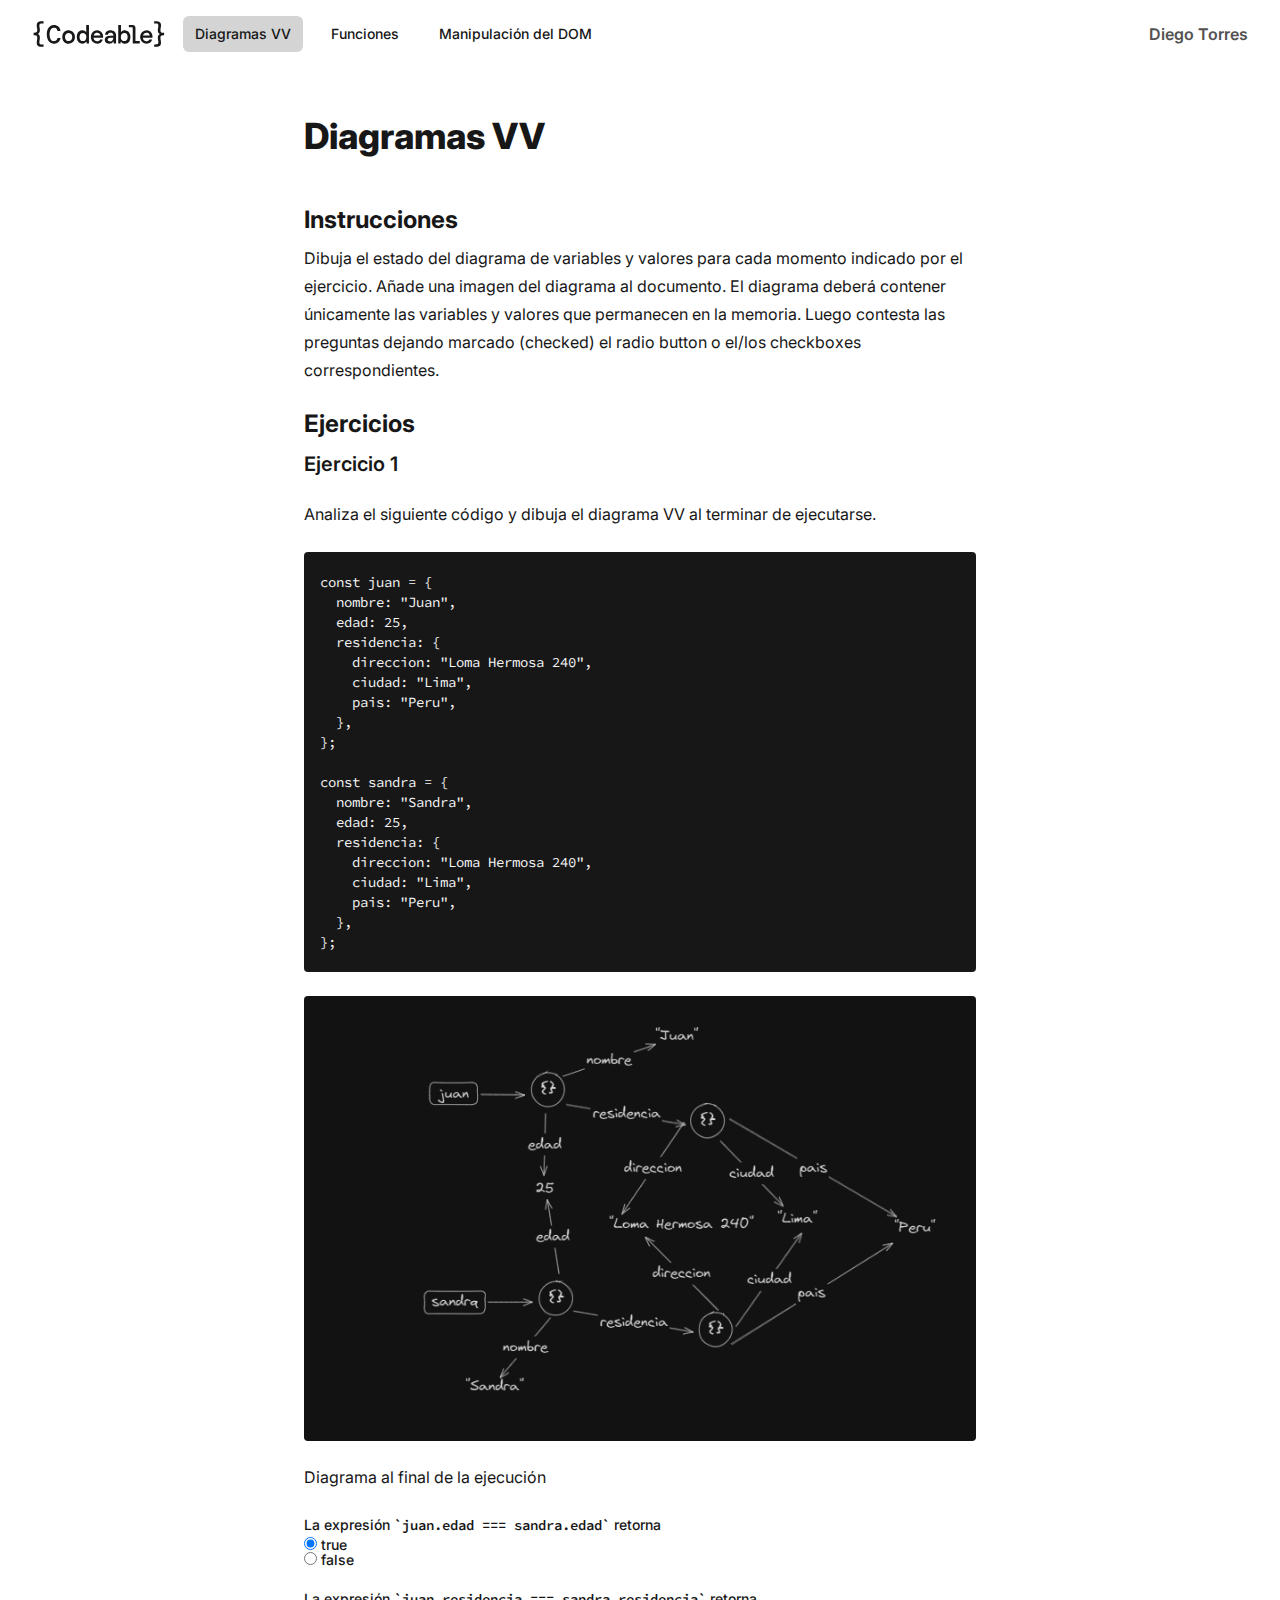
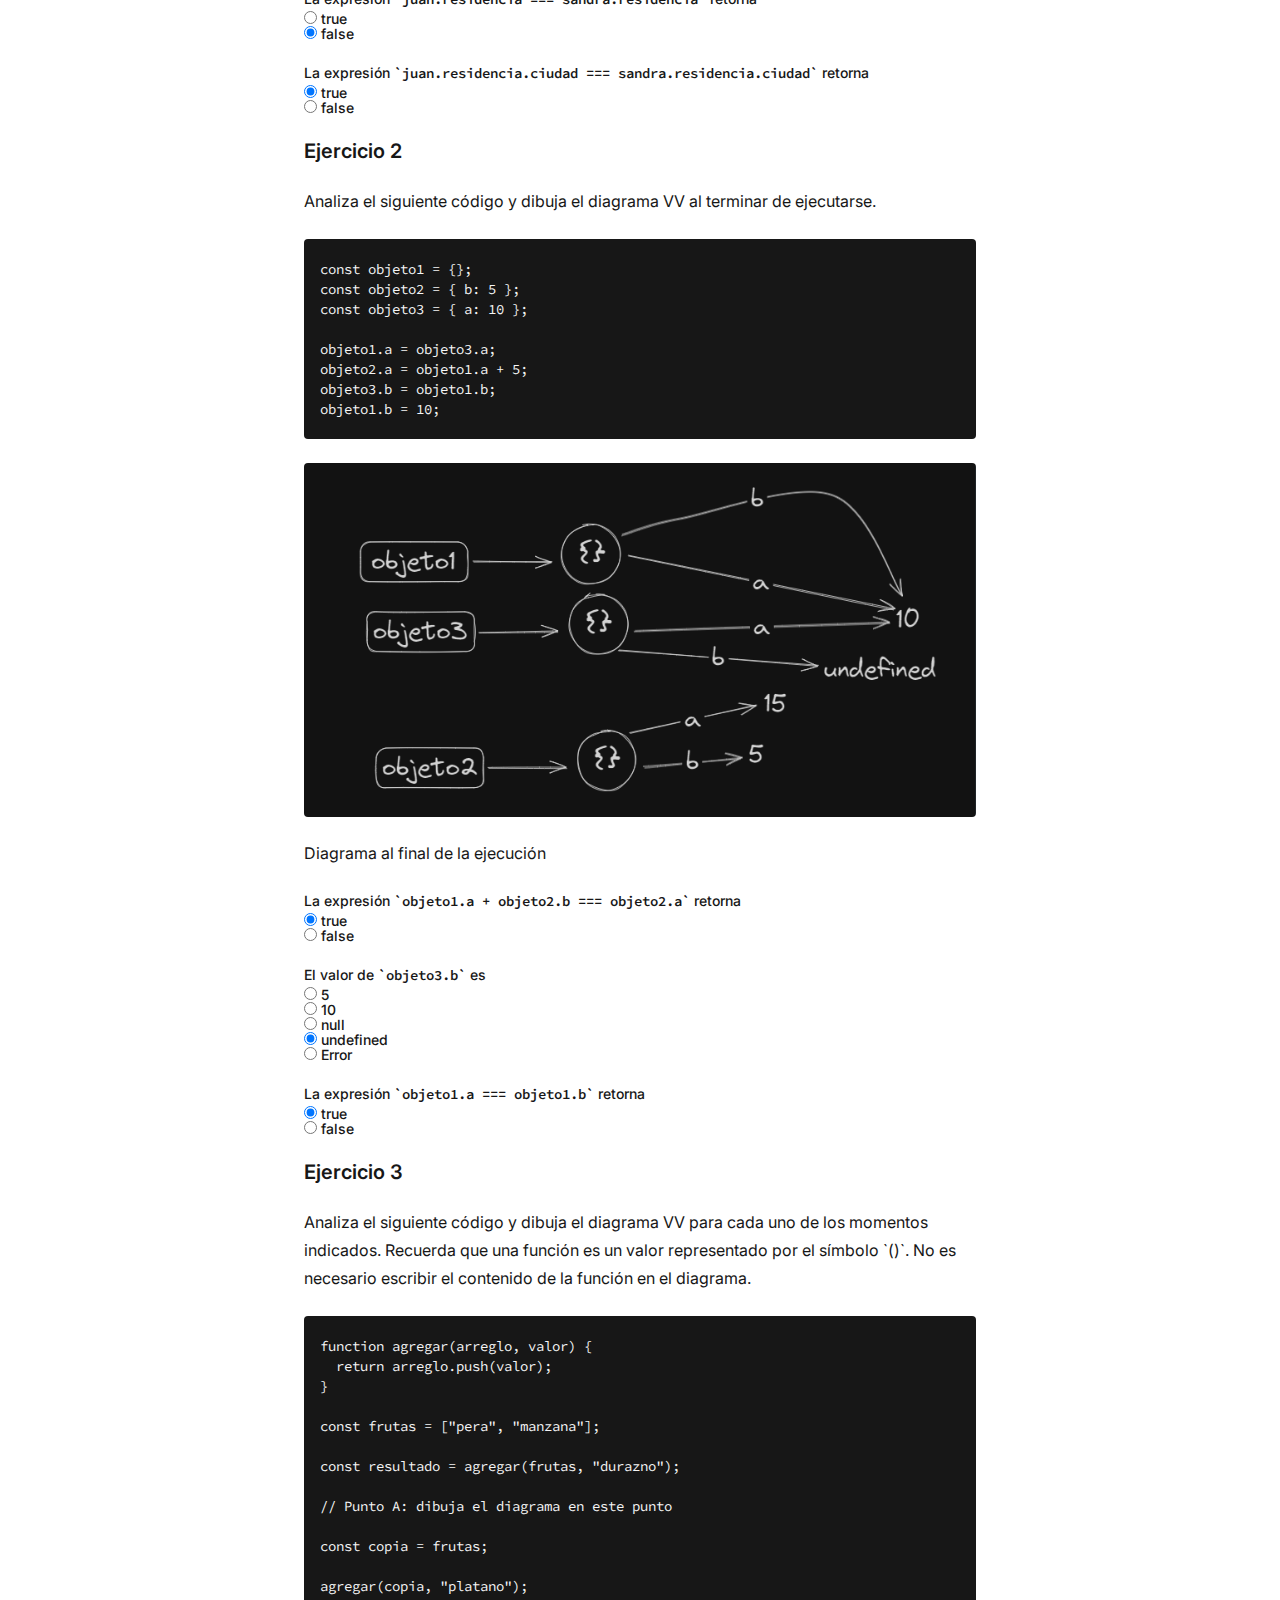
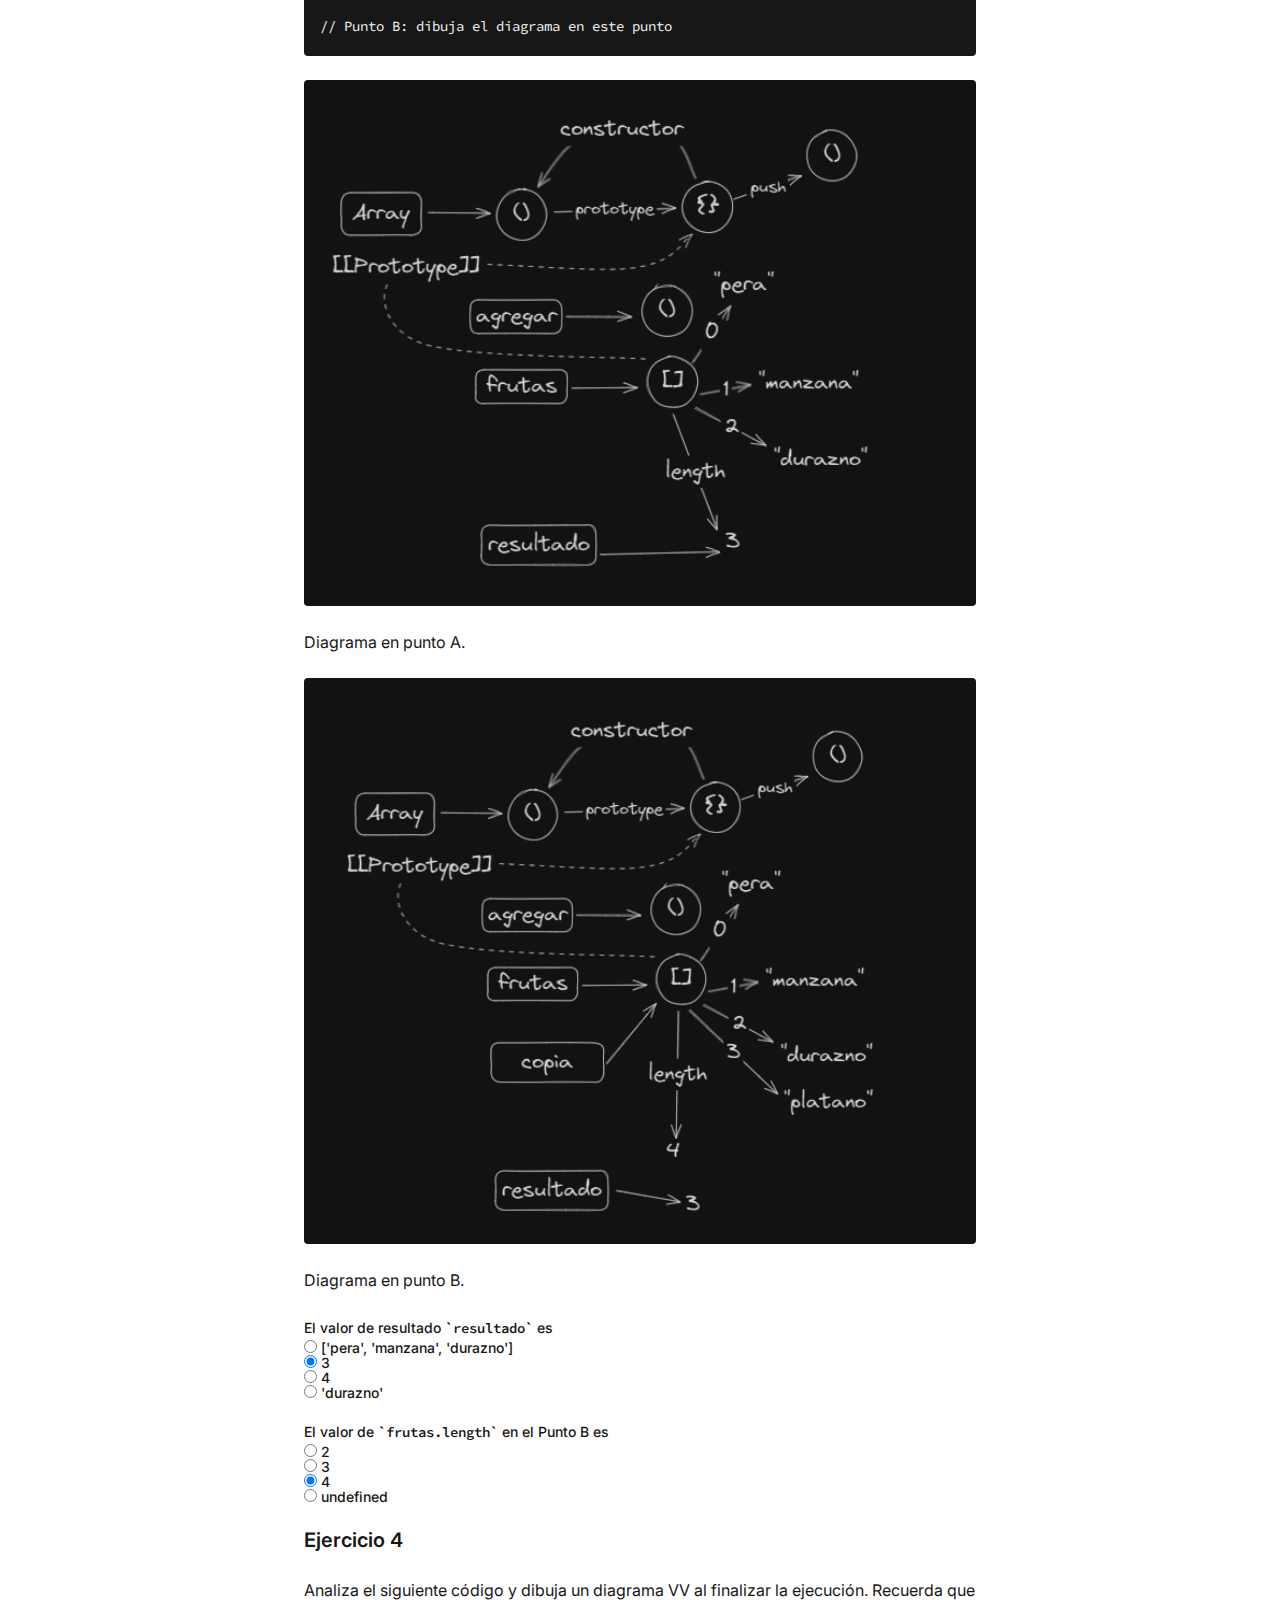
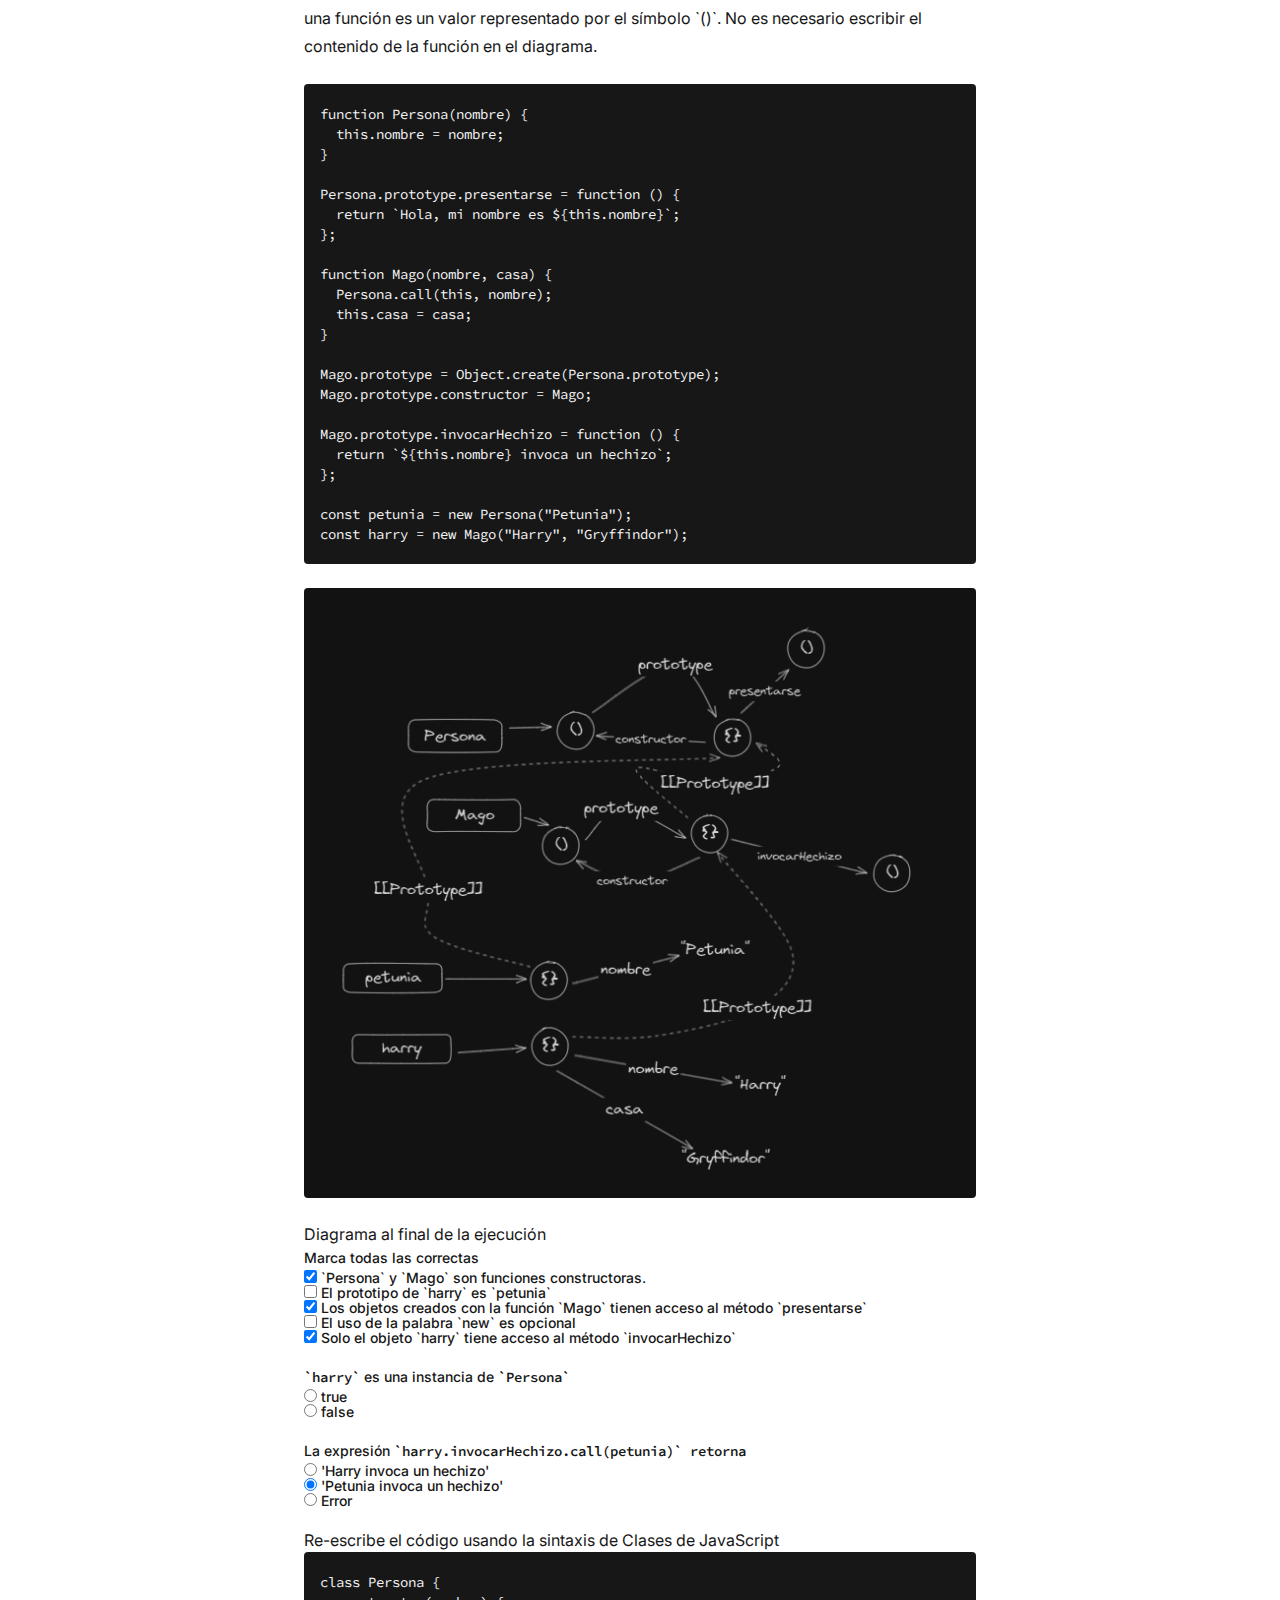
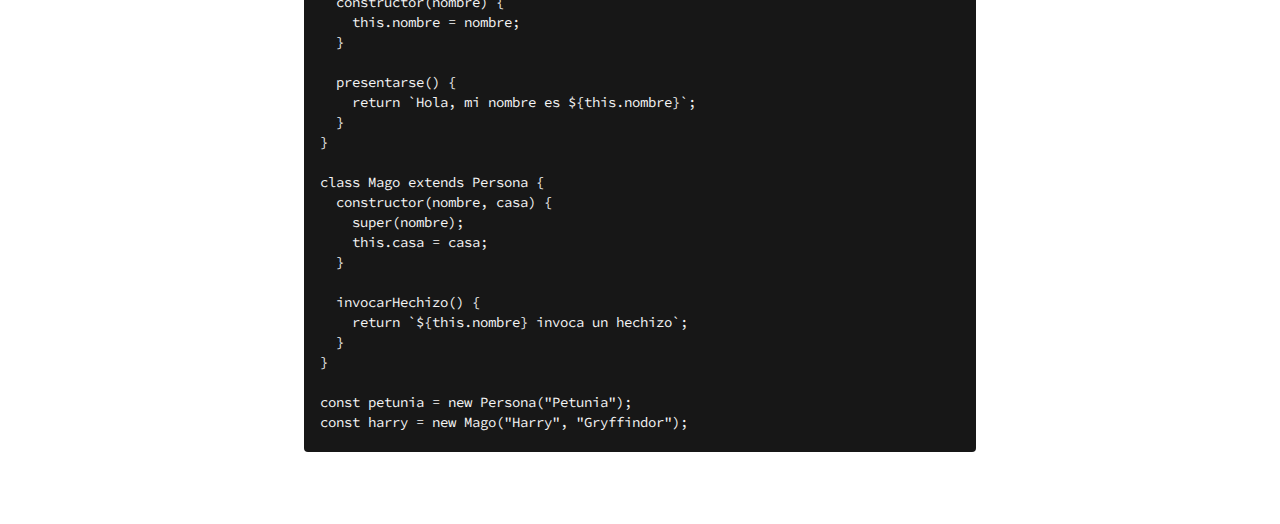
==== diagramas.html @ 88aa4951 "first commit" ====
<!DOCTYPE html>
<html lang="es">
  <head>
    <meta charset="UTF-8" />
    <meta name="viewport" content="width=device-width, initial-scale=1.0" />
    <title>Web Fundamentals Evaluation - Diagramas VV</title>
    <link rel="stylesheet" href="/styles/index.css" />
  </head>
  <body>
    <header class="header">
      <div class="container header__container">
        <a href="/index.html">
          <img
            src="assets/images/codeable-logo-sm.svg"
            alt="codeable-logo"
            width="135"
            height="32"
            class="header__logo"
          />
        </a>
        <nav class="navigation">
          <ul>
            <li class="active"><a href="/diagramas.html">Diagramas VV</a></li>
            <li><a href="/funciones.html">Funciones</a></li>
            <li><a href="/dom.html">Manipulación del DOM</a></li>
          </ul>
        </nav>
        <p class="header__name">Diego Torres</p>
      </div>
    </header>
    <main class="main">
      <section class="main__container">
        <h1 class="main__title">Diagramas VV</h1>
        <h2 class="main__subtitle">Instrucciones</h2>
        <p class="main__paragraph">
          Dibuja el estado del diagrama de variables y valores para cada momento
          indicado por el ejercicio. Añade una imagen del diagrama al documento.
          El diagrama deberá contener únicamente las variables y valores que
          permanecen en la memoria. Luego contesta las preguntas dejando marcado
          (checked) el radio button o el/los checkboxes correspondientes.
        </p>
        <h2 class="main__subtitle">Ejercicios</h2>
        <article>
          <h3 class="main__exercise-title">Ejercicio 1</h3>
          <p class="main__exercise-paragraph">
            Analiza el siguiente código y dibuja el diagrama VV al terminar de
            ejecutarse.
          </p>
          <pre class="main__code"><code>
  const juan = {
    nombre: "Juan",
    edad: 25,
    residencia: {
      direccion: "Loma Hermosa 240",
      ciudad: "Lima",
      pais: "Peru",
    },
  };

  const sandra = {
    nombre: "Sandra",
    edad: 25,
    residencia: {
      direccion: "Loma Hermosa 240",
      ciudad: "Lima",
      pais: "Peru",
    },
  };

</code></pre>
          <figure class="main__figure">
            <img
              src="assets/images/diagrama1.png"
              alt="Diagrama 1"
              class="main__image"
            />
            <figcaption>Diagrama al final de la ejecución</figcaption>
          </figure>
          <form>
            <fieldset>
              <radiogroup id="p1" class="form__control-radio">
                <p class="main__question">
                  La expresión <code>`juan.edad === sandra.edad`</code> retorna
                </p>
                <label>
                  <input checked type="radio" name="p1" value="a" />
                  true
                </label>
                <label>
                  <input type="radio" name="p1" value="b" />
                  false
                </label>
              </radiogroup>
              <radiogroup id="p2" class="form__control-radio">
                <p class="main__question">
                  La expresión
                  <code>`juan.residencia === sandra.residencia`</code> retorna
                </p>
                <label>
                  <input type="radio" name="p2" value="a" />
                  true
                </label>
                <label>
                  <input checked type="radio" name="p2" value="b" />
                  false
                </label>
              </radiogroup>
              <radiogroup id="p3" class="form__control-radio">
                <p class="main__question">
                  La expresión
                  <code
                    >`juan.residencia.ciudad === sandra.residencia.ciudad`</code
                  >
                  retorna
                </p>
                <label>
                  <input checked type="radio" name="p3" value="a" />
                  true
                </label>
                <label>
                  <input type="radio" name="p3" value="b" />
                  false
                </label>
              </radiogroup>
            </fieldset>
          </form>
        </article>
        <article>
          <h3 class="main__exercise-title">Ejercicio 2</h3>
          <p class="main__exercise-paragraph">
            Analiza el siguiente código y dibuja el diagrama VV al terminar de
            ejecutarse.
          </p>
          <pre class="main__code"><code>
  const objeto1 = {};
  const objeto2 = { b: 5 };
  const objeto3 = { a: 10 };

  objeto1.a = objeto3.a;
  objeto2.a = objeto1.a + 5;
  objeto3.b = objeto1.b;
  objeto1.b = 10;

</code></pre>
          <figure class="main__figure">
            <img
              src="assets/images/diagrama-2.png"
              alt="Diagrama 2"
              class="main__image"
            />
            <figcaption>Diagrama al final de la ejecución</figcaption>
          </figure>
          <form>
            <fieldset>
              <radiogroup id="p1" class="form__control-radio">
                <p class="main__question">
                  La expresión
                  <code>`objeto1.a + objeto2.b === objeto2.a`</code> retorna
                </p>
                <label>
                  <input checked type="radio" name="p1" value="a" />
                  true
                </label>
                <label>
                  <input type="radio" name="p1" value="b" />
                  false
                </label>
              </radiogroup>
              <radiogroup id="p2" class="form__control-radio">
                <p class="main__question">
                  El valor de
                  <code>`objeto3.b`</code> es
                </p>
                <label>
                  <input type="radio" name="p2" value="a" />
                  5
                </label>
                <label>
                  <input type="radio" name="p2" value="b" />
                  10
                </label>
                <label>
                  <input type="radio" name="p2" value="b" />
                  null
                </label>
                <label>
                  <input checked type="radio" name="p2" value="b" />
                  undefined
                </label>
                <label>
                  <input type="radio" name="p2" value="b" />
                  Error
                </label>
              </radiogroup>
              <radiogroup id="p3" class="form__control-radio">
                <p class="main__question">
                  La expresión
                  <code>`objeto1.a === objeto1.b`</code>
                  retorna
                </p>
                <label>
                  <input checked type="radio" name="p3" value="a" />
                  true
                </label>
                <label>
                  <input type="radio" name="p3" value="b" />
                  false
                </label>
              </radiogroup>
            </fieldset>
          </form>
        </article>
        <article>
          <h3 class="main__exercise-title">Ejercicio 3</h3>
          <p class="main__exercise-paragraph">
            Analiza el siguiente código y dibuja el diagrama VV para cada uno de
            los momentos indicados. Recuerda que una función es un valor
            representado por el símbolo `()`. No es necesario escribir el
            contenido de la función en el diagrama.
          </p>
          <pre class="main__code"><code>
  function agregar(arreglo, valor) {
    return arreglo.push(valor);
  }
  
  const frutas = ["pera", "manzana"];
  
  const resultado = agregar(frutas, "durazno");
  
  // Punto A: dibuja el diagrama en este punto
  
  const copia = frutas;
  
  agregar(copia, "platano");
  
  // Punto B: dibuja el diagrama en este punto

</code></pre>
          <figure class="main__figure">
            <img
              src="assets/images/diagrama-3.png"
              alt="Diagrama 3"
              class="main__image"
            />
            <figcaption>Diagrama en punto A.</figcaption>
          </figure>
          <figure class="main__figure">
            <img
              src="assets/images/diagrama-4.png"
              alt="Diagrama 4"
              class="main__image"
            />
            <figcaption>Diagrama en punto B.</figcaption>
          </figure>
          <form>
            <fieldset>
              <radiogroup id="p1" class="form__control-radio">
                <p class="main__question">
                  El valor de resultado
                  <code>`resultado`</code> es
                </p>
                <label>
                  <input type="radio" name="p1" value="a" />
                  ['pera', 'manzana', 'durazno']
                </label>
                <label>
                  <input checked type="radio" name="p1" value="b" />
                  3
                </label>
                <label>
                  <input type="radio" name="p1" value="c" />
                  4
                </label>
                <label>
                  <input type="radio" name="p1" value="d" />
                  'durazno'
                </label>
              </radiogroup>
              <radiogroup id="p2" class="form__control-radio">
                <p class="main__question">
                  El valor de
                  <code>`frutas.length`</code> en el Punto B es
                </p>
                <label>
                  <input type="radio" name="p2" value="a" />
                  2
                </label>
                <label>
                  <input type="radio" name="p2" value="b" />
                  3
                </label>
                <label>
                  <input checked type="radio" name="p2" value="b" />
                  4
                </label>
                <label>
                  <input type="radio" name="p2" value="b" />
                  undefined
                </label>
              </radiogroup>
            </fieldset>
          </form>
        </article>
        <article>
          <h3 class="main__exercise-title">Ejercicio 4</h3>
          <p class="main__exercise-paragraph">
            Analiza el siguiente código y dibuja un diagrama VV al finalizar la
            ejecución. Recuerda que una función es un valor representado por el
            símbolo `()`. No es necesario escribir el contenido de la función en
            el diagrama.
          </p>
          <pre class="main__code"><code>
  function Persona(nombre) {
    this.nombre = nombre;
  }
  
  Persona.prototype.presentarse = function () {
    return `Hola, mi nombre es ${this.nombre}`;
  };
  
  function Mago(nombre, casa) {
    Persona.call(this, nombre);
    this.casa = casa;
  }
  
  Mago.prototype = Object.create(Persona.prototype);
  Mago.prototype.constructor = Mago;
  
  Mago.prototype.invocarHechizo = function () {
    return `${this.nombre} invoca un hechizo`;
  };
  
  const petunia = new Persona("Petunia");
  const harry = new Mago("Harry", "Gryffindor");

</code></pre>
          <figure>
            <img
              src="assets/images/diagrama-5.png"
              alt="Diagrama 5"
              class="main__image"
            />
            <figcaption>Diagrama al final de la ejecución</figcaption>
          </figure>
          <form>
            <fieldset>
              <radiogroup id="p1" class="form__control-radio">
                <p class="main__question">Marca todas las correctas</p>
                <label>
                  <input checked type="checkbox" name="p1" value="a" />
                  `Persona` y `Mago` son funciones constructoras.
                </label>
                <label>
                  <input type="checkbox" name="p1" value="b" />
                  El prototipo de `harry` es `petunia`
                </label>
                <label>
                  <input checked type="checkbox" name="p1" value="c" />
                  Los objetos creados con la función `Mago` tienen acceso al
                  método `presentarse`
                </label>
                <label>
                  <input type="checkbox" name="p1" value="d" />
                  El uso de la palabra `new` es opcional
                </label>
                <label>
                  <input checked type="checkbox" name="p1" value="d" />
                  Solo el objeto `harry` tiene acceso al método `invocarHechizo`
                </label>
              </radiogroup>
              <radiogroup id="p2" class="form__control-radio">
                <p class="main__question">
                  <code>`harry`</code> es una instancia de
                  <code>`Persona`</code>
                </p>
                <label>
                  <input checked type="radio" name="p2" value="a" />
                  true
                </label>
                <label>
                  <input type="radio" name="p2" value="b" />
                  false
                </label>
              </radiogroup>
              <radiogroup id="p2" class="form__control-radio">
                <p class="main__question">
                  La expresión
                  <code>`harry.invocarHechizo.call(petunia)` retorna</code>
                </p>
                <label>
                  <input type="radio" name="p2" value="a" />
                  'Harry invoca un hechizo'
                </label>
                <label>
                  <input checked type="radio" name="p2" value="b" />
                  'Petunia invoca un hechizo'
                </label>
                <label>
                  <input type="radio" name="p2" value="b" />
                  Error
                </label>
              </radiogroup>
              <p>
                Re-escribe el código usando la sintaxis de Clases de JavaScript
              </p>
              <pre class="main__code"><code>
  class Persona {
    constructor(nombre) {
      this.nombre = nombre;
    }
  
    presentarse() {
      return `Hola, mi nombre es ${this.nombre}`;
    }
  }

  class Mago extends Persona {
    constructor(nombre, casa) {
      super(nombre);
      this.casa = casa;
    }
  
    invocarHechizo() {
      return `${this.nombre} invoca un hechizo`;
    }
  }

  const petunia = new Persona("Petunia");
  const harry = new Mago("Harry", "Gryffindor");
              </code></pre>
            </fieldset>
          </form>
        </article>
      </section>
    </main>
  </body>
</html>
---- styles/index.css ----
@import url("https://fonts.googleapis.com/css2?family=Familjen+Grotesk:wght@500;600&family=Inter:wght@300;400;500;600;700&family=Source+Code+Pro:wght@400;500;600&display=swap");

/* 1. Settings */
@import url(1-settings/border.css);
@import url(1-settings/breakpoints.css);
@import url(1-settings/color.css);
@import url(1-settings/spacing.css);
@import url(1-settings/typography.css);
@import url(1-settings/width.css);

/* 2. Generic */
@import url(2-generic/reset.css);

/* 3. Elements */
@import url(3-elements/elements.css);

/* 4. Objects */
@import url(4-objects/objects.css);

/* 5. Components */

/* Atoms */
@import url(5-components/button.css);
@import url(5-components/link.css);

/* Molecules */
@import url(5-components/navigation.css);
@import url(5-components/home.css);
@import url(5-components/header.css);
@import url(5-components/main.css);
@import url(5-components/form.css);
@import url(5-components/tooltip.css);

/* Organisms */

/* 6. Utilities */
@import url(6-utilities/utilities.css);
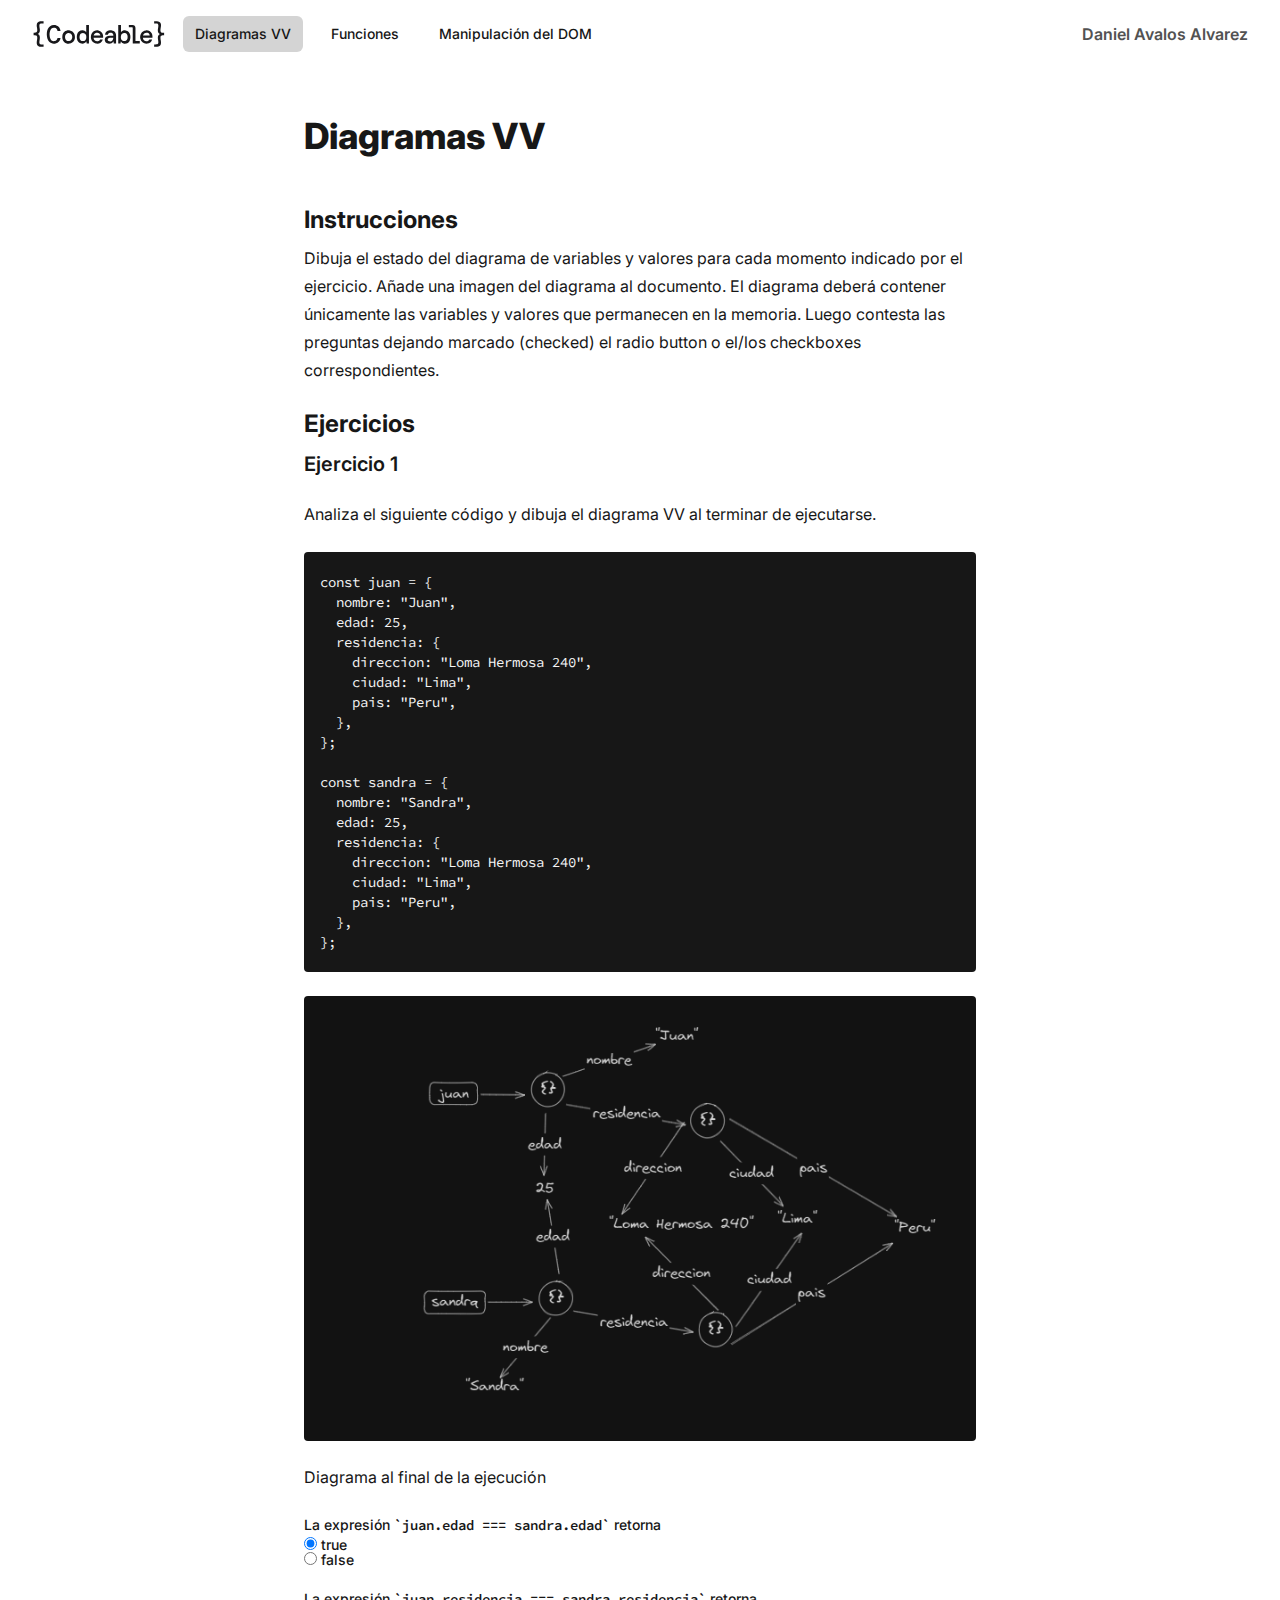
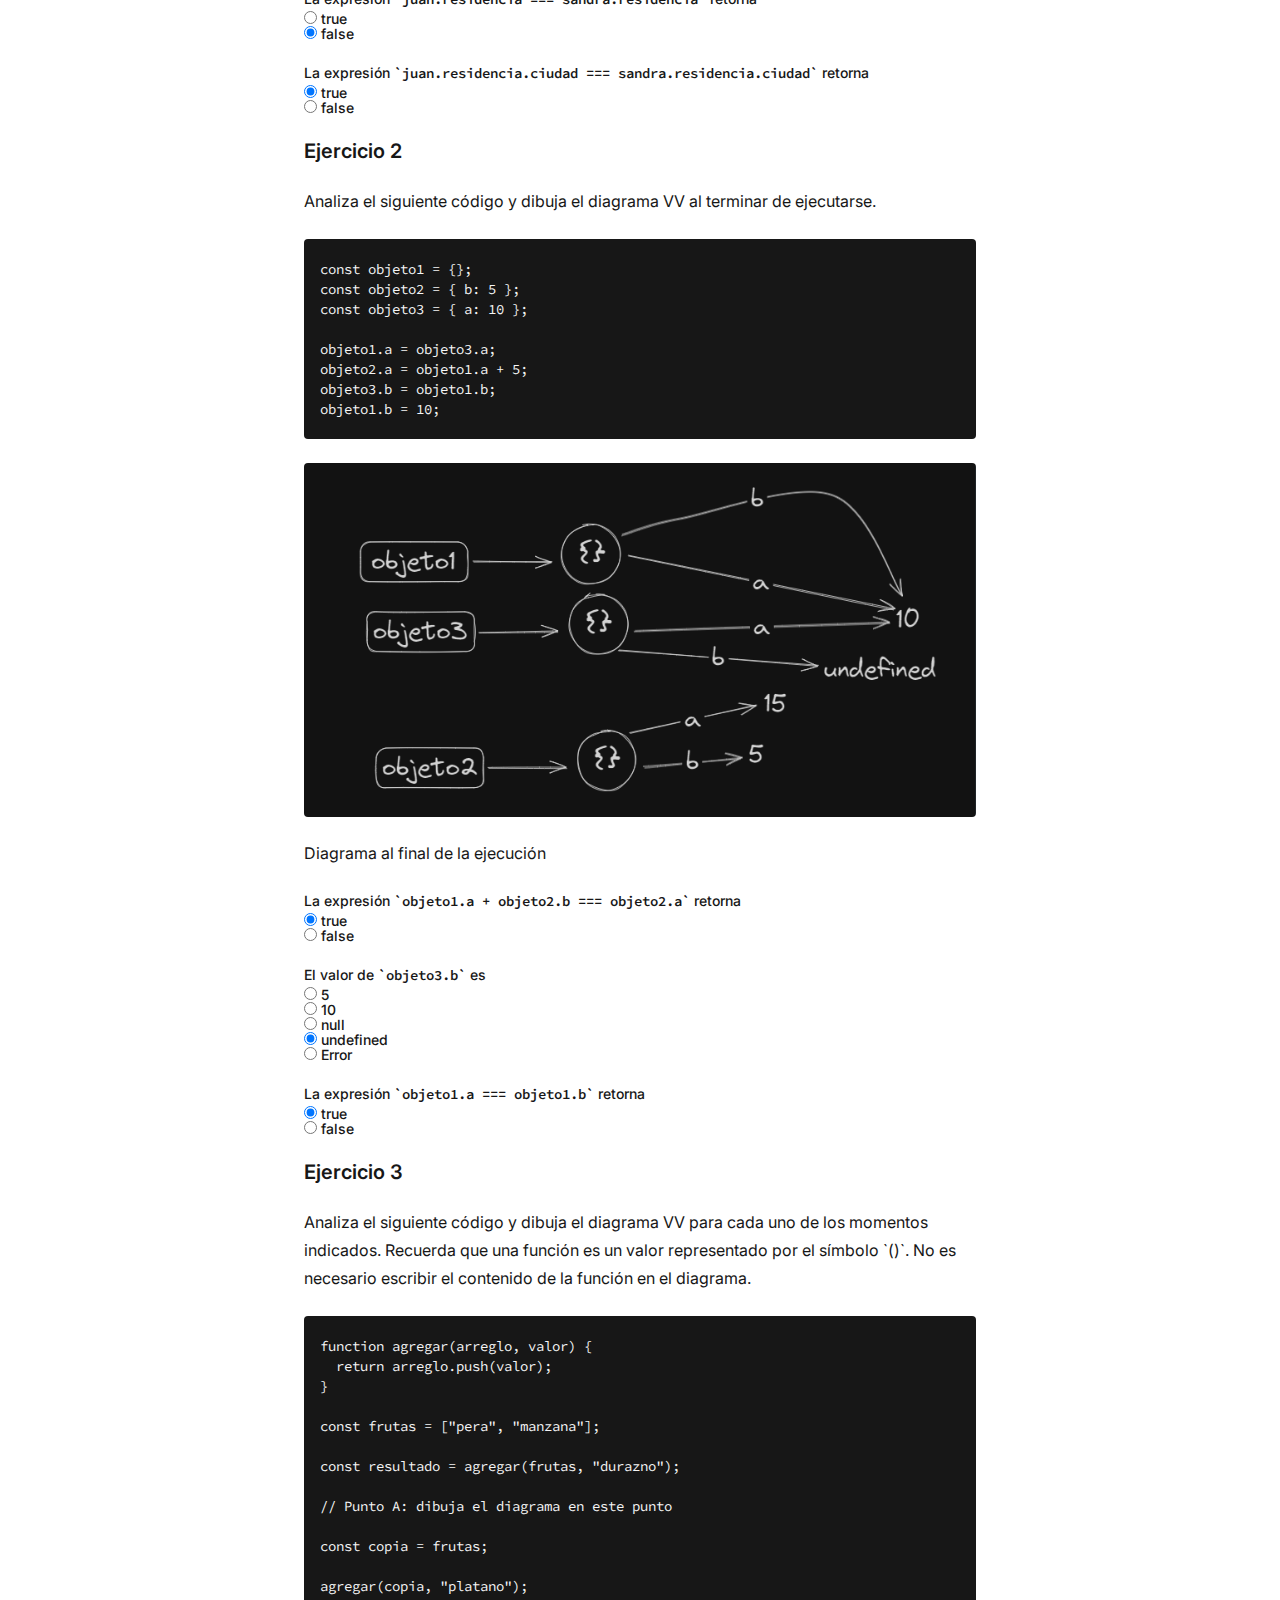
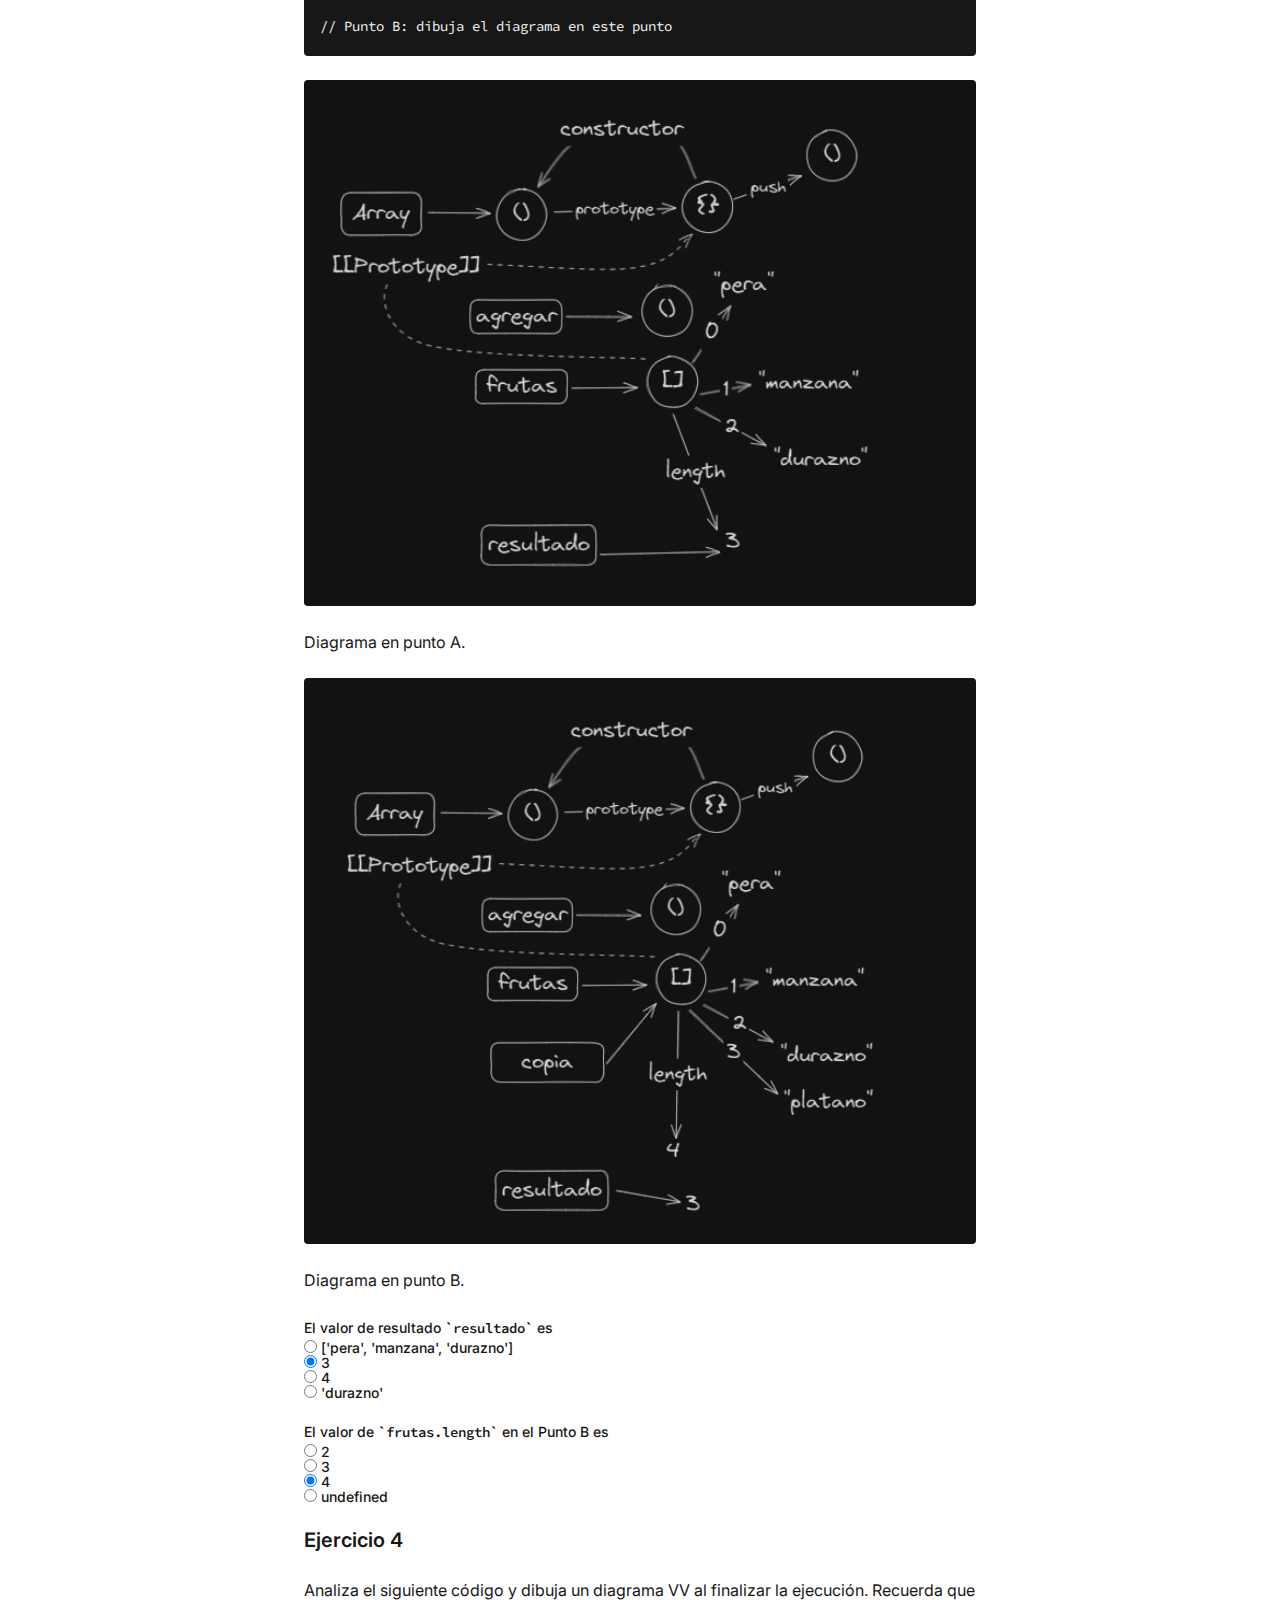
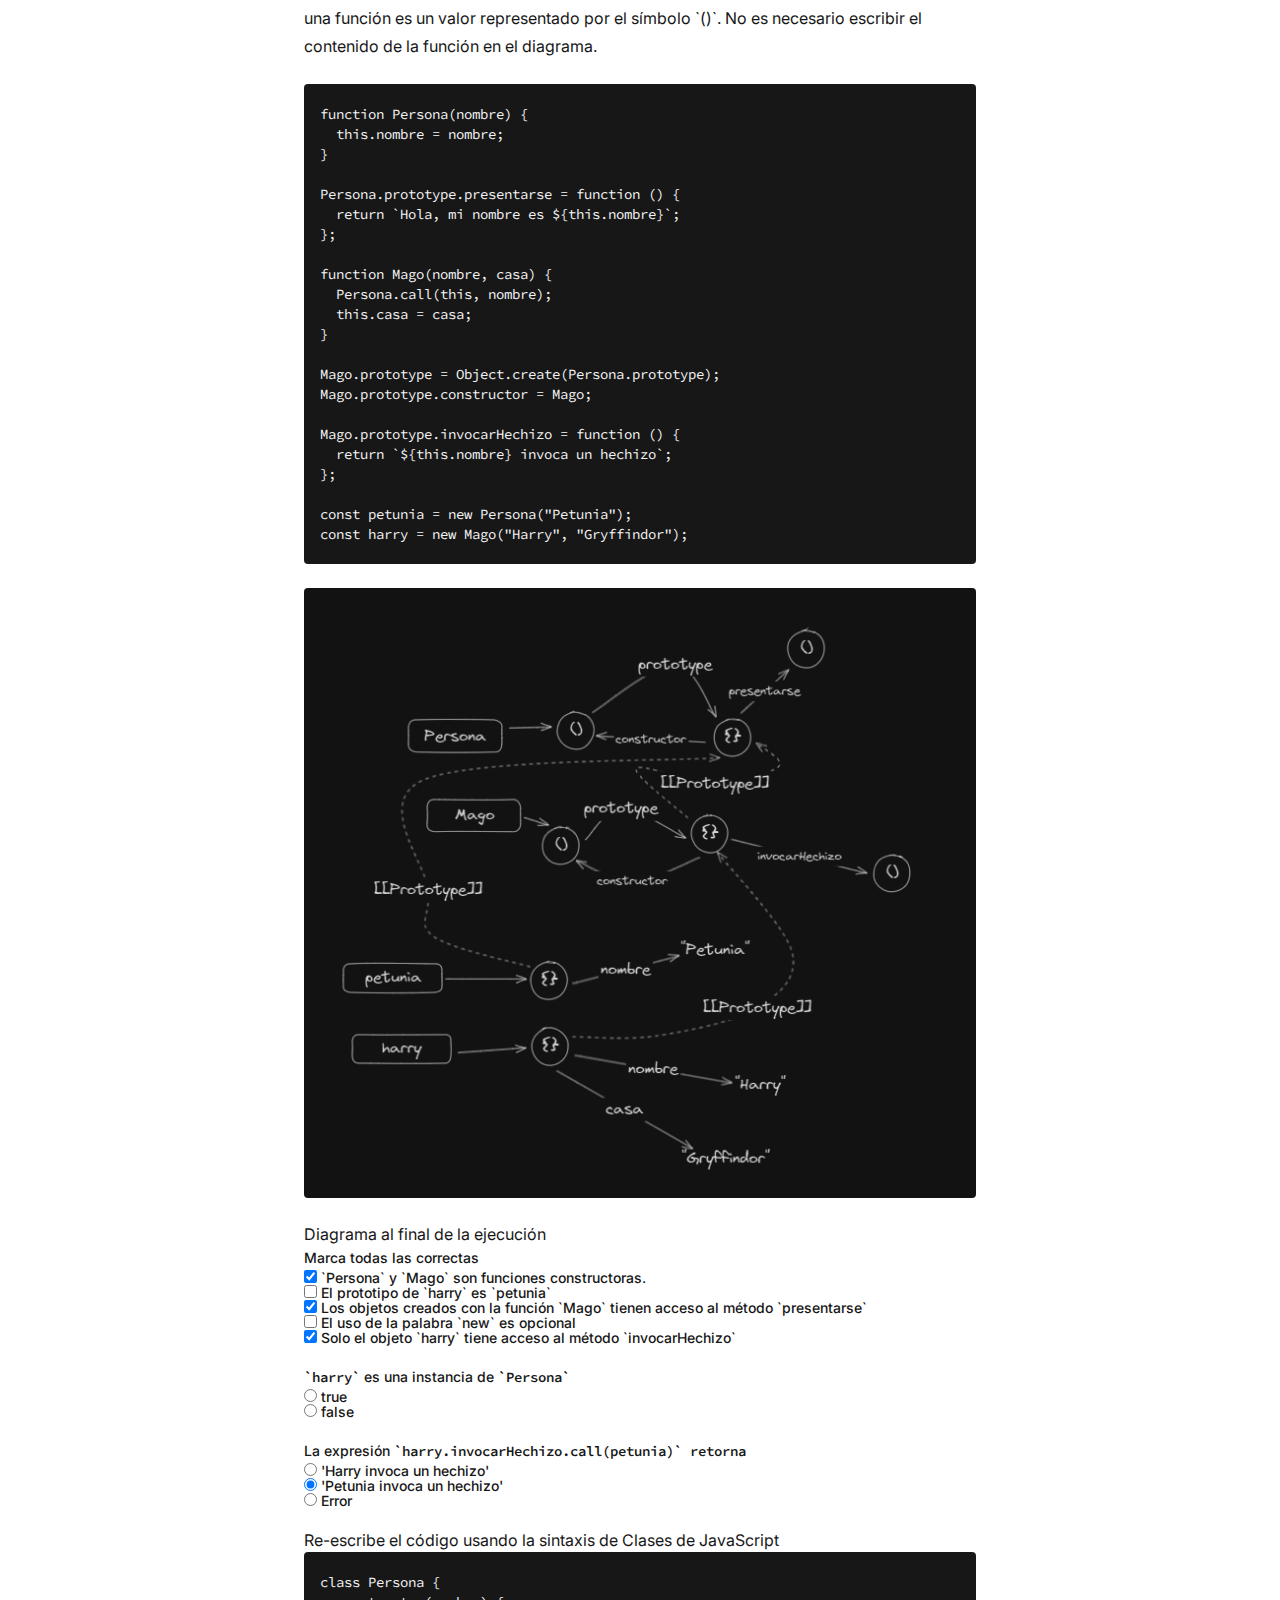
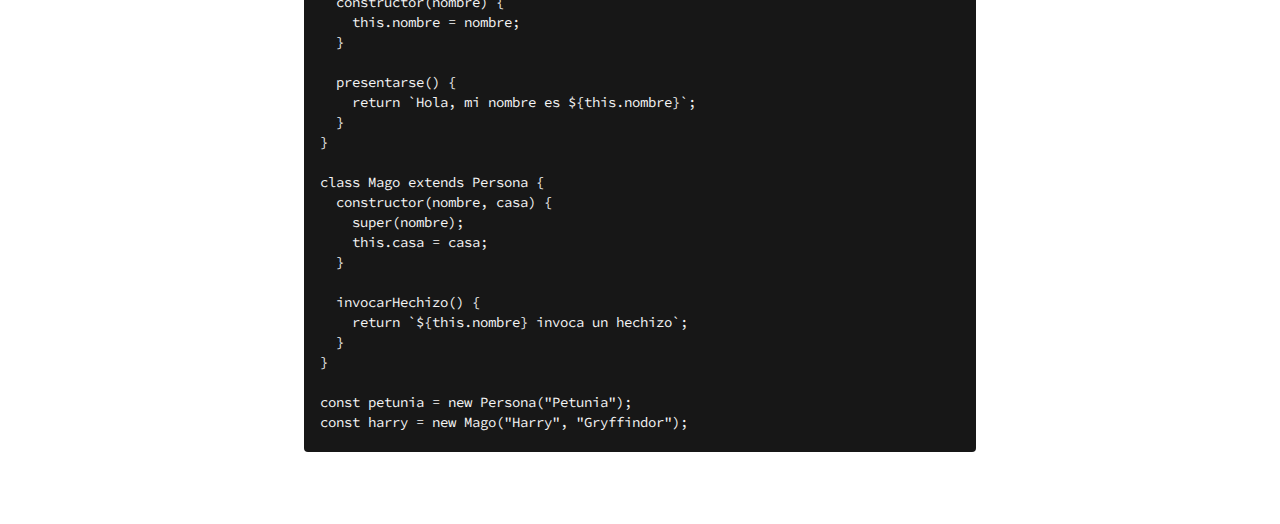
==== commit 742650eb: "Change the name of the user to Daniel Avalos Alvarez" ====
--- a/diagramas.html
+++ b/diagramas.html
@@ -25,7 +25,7 @@
             <li><a href="/dom.html">Manipulación del DOM</a></li>
           </ul>
         </nav>
-        <p class="header__name">Diego Torres</p>
+        <p class="header__name">Daniel Avalos Alvarez</p>
       </div>
     </header>
     <main class="main">
